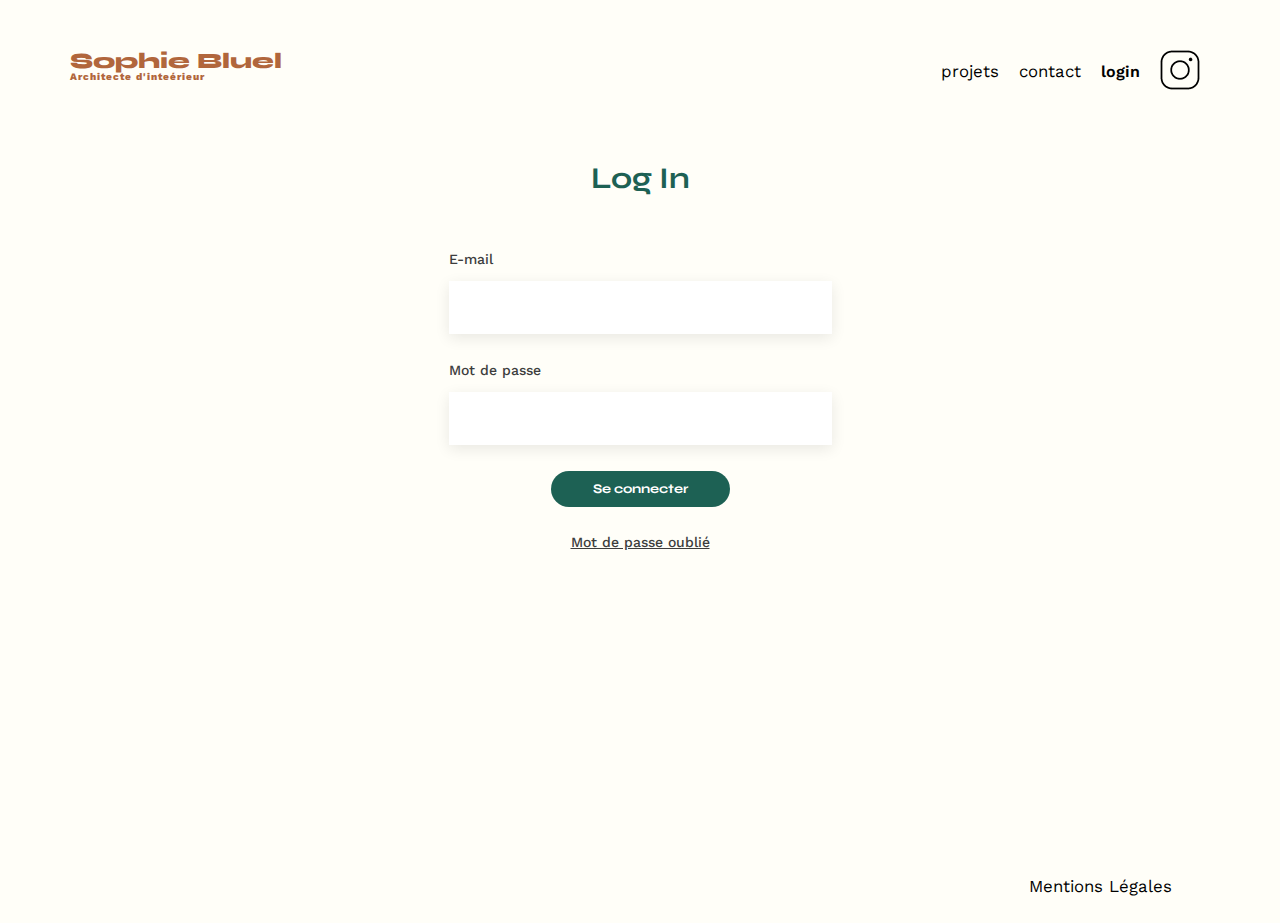
==== FrontEnd/connexion.html @ b8ff7a64 "ajout connexion logout" ====
<!DOCTYPE html>
<html lang="fr">
<head>
	<meta charset="UTF-8">
	<title>Sophie Bluel - Architecte d'intérieur</title>
	<meta name="viewport" content="width=device-width, initial-scale=1.0">
	<link rel="preconnect" href="https://fonts.googleapis.com">
	<link rel="preconnect" href="https://fonts.gstatic.com" crossorigin>
	<link href="https://fonts.googleapis.com/css2?family=Syne:wght@700;800&family=Work+Sans&display=swap" rel="stylesheet">
	<meta name="description" content="">
	<link rel="stylesheet" href="./assets/style.css">
	<link rel="stylesheet" href="./assets/connexion.css">

    <script src="assets/scripts/connexion.js" defer></script>
    <script src="assets/scripts/works.js" defer></script>
    <script src="assets/scripts/init.js" defer></script>
</head>
<body>
    <header>
        <h1>Sophie Bluel <span>Architecte d'inteérieur</span></h1>
        <nav>
            <ul>
                <li><a href="index.html">projets</a></li>
                <li><a href="index.html#contact">contact</a></li>
                <li><a class="active" href="connexion.html">login</a></li>
                <li><img src="./assets/icons/instagram.png" alt="Instagram"></li>
            </ul>
        </nav>
    </header>

    
    <section id="connexion">
        <h2>Log In</h2>

        <form action="#" name="formData" method="post" id="formData">
            <label for="email">E-mail</label>
            <input name="email" id="email" type="email">

            <label for="password">Mot de passe</label>
            <input name="password" id="password" type="password">

            <input value="Se connecter" id="submit" type="submit">
        </form>

        <p>Mot de passe oublié</p>

        <span id="erreur"></span>
    </section>
    

    <footer>
        <nav>
            <ul>
                <li>Mentions Légales</li>
            </ul>
        </nav>
    </footer>
    
</body>
</html>
---- FrontEnd/assets/style.css ----
/* http://meyerweb.com/eric/tools/css/reset/
   v2.0 | 20110126
   License: none (public domain)
*/

html, body, div, span, applet, object, iframe,
h1, h2, h3, h4, h5, h6, p, blockquote, pre,
a, abbr, acronym, address, big, cite, code,
del, dfn, em, img, ins, kbd, q, s, samp,
small, strike, strong, sub, sup, tt, var,
b, u, i, center,
dl, dt, dd, ol, ul, li,
fieldset, form, label, legend,
table, caption, tbody, tfoot, thead, tr, th, td,
article, aside, canvas, details, embed,
figure, figcaption, footer, header, hgroup,
menu, nav, output, ruby, section, summary,
time, mark, audio, video {
	margin: 0;
	padding: 0;
	border: 0;
	font-size: 100%;
	font: inherit;
	vertical-align: baseline;
	text-decoration: none;
}
/* HTML5 display-role reset for older browsers */
article, aside, details, figcaption, figure,
footer, header, hgroup, menu, nav, section {
	display: block;
}
body {
	line-height: 1;
}
ol, ul {
	list-style: none;
}
blockquote, q {
	quotes: none;
}
blockquote:before, blockquote:after,
q:before, q:after {
	content: '';
	content: none;
}
table {
	border-collapse: collapse;
	border-spacing: 0;
}
/** end reset css**/
body {
	max-width: 1140px;
	margin:auto;
	font-family: 'Work Sans' ;
	font-size: 14px;
	background: #FFFEF8;
}
header {
	display: flex;
	justify-content: space-between;
	margin: 50px 0
}

/*************************/

.banniere{
    width: 100%;
	display: flex;
	justify-content: center;
	align-items: center;
	flex-wrap: wrap;
	height: 59px;
	background: #000;
	gap: 31px;
}
.edition{
	color: #FFF;
    text-align: center;
    font-family: Work Sans;
    font-size: 16px;
    font-weight: 400;
}
.edition .fa-pen-to-square{
	padding-right: 14px;
}
.changement{
	display: flex;
	justify-content: center;
	align-items: center;
	flex-shrink: 0;
	color: #000;
    text-align: center;
    font-family: Work Sans;
    font-size: 14px;
    font-weight: 500;
	border-radius: 60px;
    background: #FFF;
	width: 216px;
    height: 38px;
}

.MesProjets{
	display: flex;
	align-items: center;
	justify-content: center;
	gap: 31px;
}
.modif{
	color: #000;
	text-align: center;
	font-family: Work Sans;
	font-size: 14px;
	font-weight: 400;
}
.modif .fa-pen-to-square{
	padding-right: 14px;
}
section {
	margin: 50px 0
}

h1{
	display: flex;
	flex-direction: column;
	font-family: 'Syne';
	font-size: 22px;
	font-weight: 800;
	color: #B1663C
}

h1 > span {
	font-family: 'Work Sans';
	font-size:10px;
	letter-spacing: 0.1em;
;
}

h2{
	font-family: 'Syne';
	font-weight: 700;
	font-size: 30px;
	color: #1D6154
}
nav ul {
	display: flex;
	align-items: center;
	list-style-type: none;

}
nav li {
	padding: 0 10px;
	font-size: 1.2em;
}

nav li a{
	text-decoration: none;
	color: #000;
}
li a:hover {
	color: #B1663C;
}
a.active{
    color: #000;
    text-align: center;
    font-family: Work Sans;
    font-size: 16px;
    font-weight: 600;
}
#introduction {
	display: flex;
	align-items: center;
}
#introduction figure {
	flex: 1;
	margin-bottom: 6rem;
}
#introduction  a{
	display: flex;
	margin: 14px auto;
	width: 80%;
}
#introduction img {
	display: block;
	margin: auto;
	width: 80%;
}

#introduction article {
	flex: 1
}
#introduction h2 {
	margin-bottom: 1em;
}

#introduction p {
	margin-bottom: 0.5em;
}
#portfolio .portfolio-title{
	display: flex;
	justify-content: center;
	align-items: center;
	margin-bottom: 1em;
	gap: 31px;
	margin-bottom: 51px;
	
}

/* DEBUT Nav Categories */ 

.category{
	display: flex;
	justify-content: center;
	align-items: center;
	flex-wrap: wrap;
	margin-bottom: 50px;
	gap: 10px;
}
.category button{
	text-decoration: none;
	color: #1D6154;
	background: #fff;
    text-align: center;
	font-size: 16px;
	font-style: normal;
	font-weight: 700;
	line-height: normal;
	border-radius: 60px;
	border: 1px solid #1D6154;
	font-family: Syne;
	padding: 9px 13px;
	cursor: pointer;
}
button.active{
	color: #fff;
	background: #1D6154;
}
/* FIN Nav Categories */ 

.gallery {
	width: 100%;
	display: grid;
	grid-template-columns: 1fr 1fr 1fr;
	grid-column-gap: 20px;
	grid-row-gap: 20px;
}
.gallery img {
	width: 100%;
}

/********* MODALE1 *********/

#modal1{
	display: flex;
	justify-content: center;
	align-items: center;
	flex-wrap: wrap;
	width: 630px;
	height: 731px;
	background: #FFF;
	border-radius: 10px;
	position: absolute;
	overflow: auto;
	top: 601px;
	left: 50%;
	transform: translate(-50%);
	-webkit-transform: translate(-50%);
	-moz-transform: translate(-50%);
	-ms-transform: translate(-50%);
	-o-transform: translate(-50%);
	padding: 60px 100px 48px 100px;
	box-shadow: 0px 4px 14px rgba(0, 0, 0, 0.09);
}
.fa-xmark{
	display: block;
	position: absolute;
	font-size: 24px;
	top: 30px;
	right: 30px;
	color: #000;
}
#modal1-container{
	display: block;
}
#modal1-container h3{

	text-align: center;
	font-family: Work Sans;
	font-size: 26px;
	font-weight: 400;
	color: #000;
	padding-bottom: 41px;
}
#modal1-container #modal1-gallerie{
	display: grid;
	grid-template-columns: repeat(5, 1fr);
	grid-column-gap: 10px;
	grid-row-gap: 3.5px;
}
#modal1-container .boutons{
	display: flex;
	flex-flow: column wrap;
	gap: 23px;
	margin-top: 38px;
}
#modal1-container .boutons #ajouterPhoto{
	display: flex;
	justify-content: center;
	align-items: center;
	border-radius: 60px;
    background: #1D6154;
	font-family: Syne;
	font-size: 14px;
	font-weight: 700;
	color: #FFF;
	width: 237px;
    height: 36px;
    flex-shrink: 0;
	border: 1px solid #1D6154;
}
#modal1-container .boutons #supprimeGallerie{
	display: flex;
	justify-content: center;
	align-items: center;
	font-family: Syne;
	font-size: 14px;
	background-color: transparent;
	font-weight: 400;
	color: #D65353;
	width: 230px;
}
#contact {
	width: 50%;
    margin: auto;
}
#contact > * {
	text-align: center;

}
#contact h2{
	margin-bottom: 20px;
}
#contact form {
	text-align: left;
	margin-top:30px;
	display: flex;
	flex-direction: column;
}

#contact input {
	height: 50px;
	font-size: 1.2em;
	border: none;
	box-shadow: 0px 4px 14px rgba(0, 0, 0, 0.09);
}
#contact label {
	margin: 2em 0 1em 0;
}
#contact textarea {
	border: none;
	box-shadow: 0px 4px 14px rgba(0, 0, 0, 0.09);
}

input[type="submit"]{
	font-family: 'Syne';
	font-weight: 700;
	color: white;
	background-color: #1D6154;
	margin: 2em auto ;
	width: 180px;
	text-align: center;
	border-radius: 60px ;
	-webkit-border-radius: 60px ;
	-moz-border-radius: 60px ;
	-ms-border-radius: 60px ;
	-o-border-radius: 60px ;
}

footer nav ul {
	display: flex;
	justify-content: flex-end;
	margin: 2em;
}
---- FrontEnd/assets/connexion.css ----
body{
    width: 100%;
    margin:auto;
    font-family: 'Work Sans' ;
    font-size: 14px;
    background: #FFFEF8;
}


#connexion {
	display: flex;
    justify-content: center;
    align-items: center;
    flex-direction: column;
    height: 100%;
    margin-bottom: 300px;
}
#connexion h2{
	margin-top: 20px;
}
#connexion form {
	text-align: left;
	margin-top: 30px;
	display: flex;
	flex-direction: column;
}
#connexion label {
    color: #3D3D3D;
    font-family: Work Sans;
    font-size: 14px;
    font-style: normal;
    font-weight: 500;
    line-height: normal;
	margin: 2em 0 1em 0;
}
#connexion input[type="email"], input[type="password"]{
    width: 379px;
    height: 51px;
    flex-shrink: 0;
	font-size: 1.2em;
	border: none;
	box-shadow: 0px 4px 14px rgba(0, 0, 0, 0.09);
}
#connexion input[type="submit"]{
	font-family: 'Syne';
	font-weight: 700;
	color: white;
	background-color: #1D6154;
	margin : 2em auto ;
	text-align: center;
	border-radius: 60px ;
    border: none;
    width: 179px;
    height: 36px;
    flex-shrink: 0;
}
#connexion input.error{
    /* border: 2px solid rgba(255, 0, 0, 0.5);
    box-shadow: 0px 2px 14px rgba(255, 0, 0, 0.5); */
    border: 2px solid rgba(29, 97, 84, 0.5);
    box-shadow: 0px 2px 14px rgba(29, 97, 84, 0.5);
    border-radius: 5px;
    -webkit-border-radius: 5px;
    -moz-border-radius: 5px;
    -ms-border-radius: 5px;
    -o-border-radius: 5px;
}
#connexion p {
    color: #3D3D3D;
    font-family: Work Sans;
    font-size: 14px;
    font-style: normal;
    font-weight: 500;
    line-height: normal;
    text-decoration-line: underline;
    margin-bottom: 2em;
}
#erreur{
    color: #af142e;
    font-family: Work Sans;
    font-size: 16px;
    font-style: normal;
    font-weight: 600;
}

a.active{
    color: #000;
    text-align: center;
    font-family: Work Sans;
    font-size: 16px;
    font-weight: 600;
}
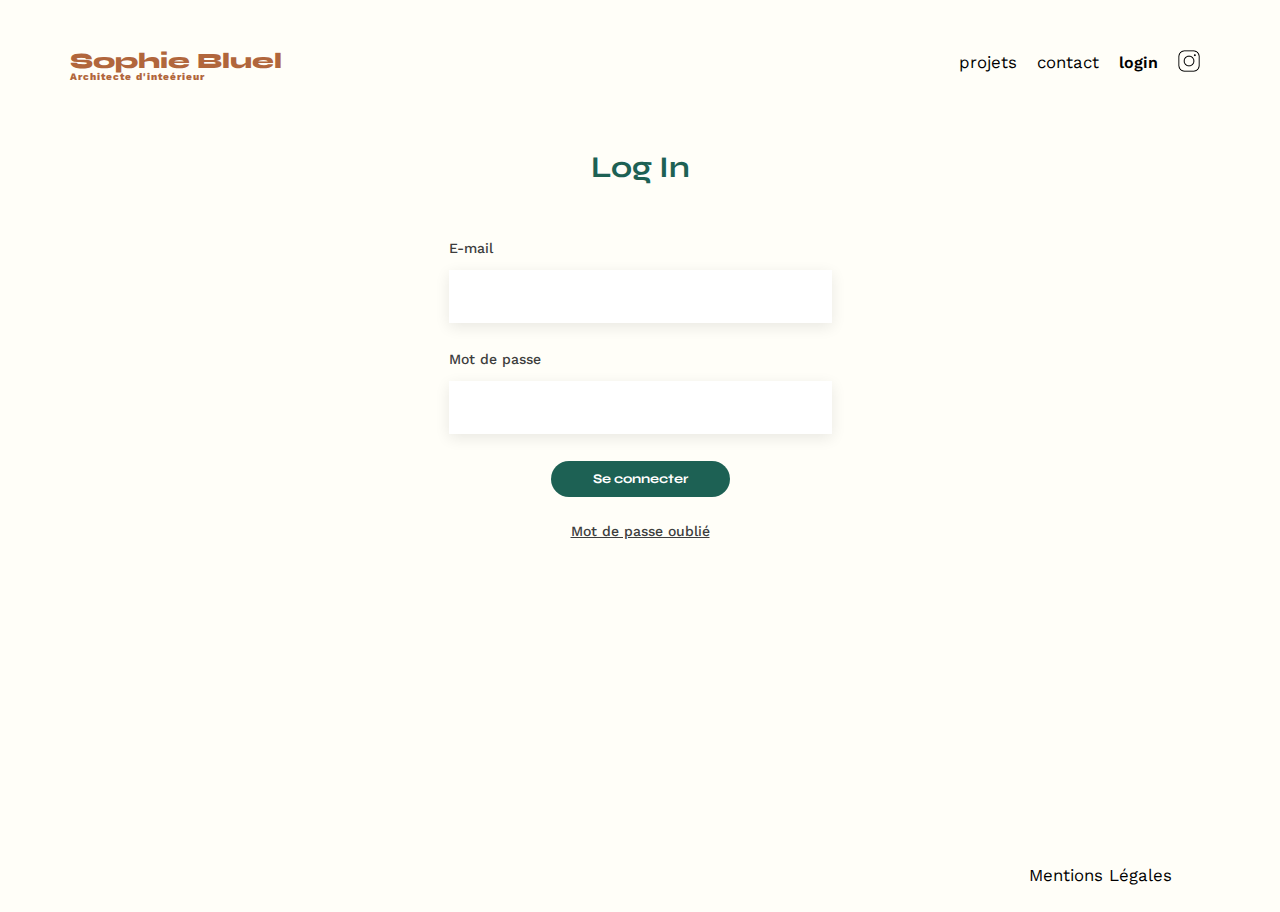
==== commit 8aa64e02: "ajout et suppression d'images sans recharger la page OK" ====
--- a/FrontEnd/connexion.html
+++ b/FrontEnd/connexion.html
@@ -10,10 +10,12 @@
 	<meta name="description" content="">
 	<link rel="stylesheet" href="./assets/style.css">
 	<link rel="stylesheet" href="./assets/connexion.css">
+	<link rel="stylesheet" href="./assets/modal1.css">
+	<link rel="stylesheet" href="./assets/modal2.css">
+    <link rel="stylesheet" href="./assets/modal.css">
 
     <script src="assets/scripts/connexion.js" defer></script>
-    <script src="assets/scripts/works.js" defer></script>
-    <script src="assets/scripts/init.js" defer></script>
+
 </head>
 <body>
     <header>
@@ -32,7 +34,7 @@
     <section id="connexion">
         <h2>Log In</h2>
 
-        <form action="#" name="formData" method="post" id="formData">
+        <form action="" name="form1" method="post" class="form1" id="form1">
             <label for="email">E-mail</label>
             <input name="email" id="email" type="email">
 
--- a/FrontEnd/assets/style.css
+++ b/FrontEnd/assets/style.css
@@ -24,6 +24,9 @@
 	vertical-align: baseline;
 	text-decoration: none;
 }
+html{
+	scroll-behavior: smooth;
+}
 /* HTML5 display-role reset for older browsers */
 article, aside, details, figcaption, figure,
 footer, header, hgroup, menu, nav, section {
@@ -55,17 +58,24 @@
 	font-size: 14px;
 	background: #FFFEF8;
 }
+figcaption{
+color: #3D3D3D;
+font-family: Work Sans;
+font-size: 15px;
+font-style: normal;
+font-weight: 400;
+line-height: normal;
+}
 header {
 	display: flex;
 	justify-content: space-between;
 	margin: 50px 0
 }
-
 /*************************/
 
 .banniere{
     width: 100%;
-	display: flex;
+	display: none;
 	justify-content: center;
 	align-items: center;
 	flex-wrap: wrap;
@@ -166,6 +176,10 @@
     font-size: 16px;
     font-weight: 600;
 }
+nav li img{
+	width: 22px;
+	height: 22px;
+}
 #introduction {
 	display: flex;
 	align-items: center;
@@ -195,14 +209,17 @@
 #introduction p {
 	margin-bottom: 0.5em;
 }
+#portfolio{
+	position: relative;
+}
+
 #portfolio .portfolio-title{
 	display: flex;
 	justify-content: center;
 	align-items: center;
 	margin-bottom: 1em;
 	gap: 31px;
-	margin-bottom: 51px;
-	
+	margin-bottom: 51px;	
 }
 
 /* DEBUT Nav Categories */ 
@@ -245,88 +262,7 @@
 }
 .gallery img {
 	width: 100%;
-}
-
-/********* MODALE1 *********/
-
-#modal1{
-	display: flex;
-	justify-content: center;
-	align-items: center;
-	flex-wrap: wrap;
-	width: 630px;
-	height: 731px;
-	background: #FFF;
-	border-radius: 10px;
-	position: absolute;
-	overflow: auto;
-	top: 601px;
-	left: 50%;
-	transform: translate(-50%);
-	-webkit-transform: translate(-50%);
-	-moz-transform: translate(-50%);
-	-ms-transform: translate(-50%);
-	-o-transform: translate(-50%);
-	padding: 60px 100px 48px 100px;
-	box-shadow: 0px 4px 14px rgba(0, 0, 0, 0.09);
-}
-.fa-xmark{
-	display: block;
-	position: absolute;
-	font-size: 24px;
-	top: 30px;
-	right: 30px;
-	color: #000;
-}
-#modal1-container{
-	display: block;
-}
-#modal1-container h3{
-
-	text-align: center;
-	font-family: Work Sans;
-	font-size: 26px;
-	font-weight: 400;
-	color: #000;
-	padding-bottom: 41px;
-}
-#modal1-container #modal1-gallerie{
-	display: grid;
-	grid-template-columns: repeat(5, 1fr);
-	grid-column-gap: 10px;
-	grid-row-gap: 3.5px;
-}
-#modal1-container .boutons{
-	display: flex;
-	flex-flow: column wrap;
-	gap: 23px;
-	margin-top: 38px;
-}
-#modal1-container .boutons #ajouterPhoto{
-	display: flex;
-	justify-content: center;
-	align-items: center;
-	border-radius: 60px;
-    background: #1D6154;
-	font-family: Syne;
-	font-size: 14px;
-	font-weight: 700;
-	color: #FFF;
-	width: 237px;
-    height: 36px;
-    flex-shrink: 0;
-	border: 1px solid #1D6154;
-}
-#modal1-container .boutons #supprimeGallerie{
-	display: flex;
-	justify-content: center;
-	align-items: center;
-	font-family: Syne;
-	font-size: 14px;
-	background-color: transparent;
-	font-weight: 400;
-	color: #D65353;
-	width: 230px;
+	object-fit: cover;
 }
 #contact {
 	width: 50%;
@@ -334,7 +270,6 @@
 }
 #contact > * {
 	text-align: center;
-
 }
 #contact h2{
 	margin-bottom: 20px;
@@ -359,7 +294,6 @@
 	border: none;
 	box-shadow: 0px 4px 14px rgba(0, 0, 0, 0.09);
 }
-
 input[type="submit"]{
 	font-family: 'Syne';
 	font-weight: 700;
@@ -374,10 +308,15 @@
 	-ms-border-radius: 60px ;
 	-o-border-radius: 60px ;
 }
-
 footer nav ul {
 	display: flex;
 	justify-content: flex-end;
 	margin: 2em;
 }
-
+.confirm{
+	font-size: 16px;
+	font-family: 'Syne';
+	font-weight: 500;
+	color: crimson;
+	padding: 10px 0;
+}
--- a/FrontEnd/assets/connexion.css
+++ b/FrontEnd/assets/connexion.css
@@ -10,7 +10,9 @@
     font-size: 14px;
     background: #FFFEF8;
 }
-
+.form1{
+    display: block;
+}
 
 #connexion {
 	display: flex;
--- a/FrontEnd/assets/modal1.css
+++ b/FrontEnd/assets/modal1.css
@@ -0,0 +1,240 @@
+*::after,
+*::before {
+    margin: 0;
+    padding: 0;
+    box-sizing: border-box;
+    list-style: none;
+    scroll-behavior: smooth;
+    text-decoration: none;
+}
+body{
+	position: relative;
+}
+.overlay{
+	/*display: none;
+	*/visibility: hidden;
+	opacity: 0;
+	position: fixed;
+	top: 0;
+	left: 0;
+	right: 0;
+	bottom: 0;
+	/* width: 100%;
+	height: 100%; */
+	background: rgba(0, 0, 0, 0.8);
+	transition: all 0.4s ease-out;
+	-webkit-transition: all 0.4s ease-out;
+	-moz-transition: all 0.4s ease-out;
+	-ms-transition: all 0.4s ease-out;
+	-o-transition: all 0.4s ease-out;
+}
+.overlay.active{
+	/*display: block;
+	/**/visibility: visible;
+	opacity: 1;
+	transition: all 0.4s ease-out;
+	-webkit-transition: all 0.4s ease-out;
+	-moz-transition: all 0.4s ease-out;
+	-ms-transition: all 0.4s ease-out;
+	-o-transition: all 0.4s ease-out;
+}
+.modal1{
+	/*display: none;
+	*/visibility: hidden;
+	opacity: 0;
+	position: absolute;
+	top: 260px;
+	left: 50%;	
+	transform: translate(-50%, -50%);
+	width: 100%;
+	max-width: calc(50ch - 20px);
+	min-width: calc(300px - 20px);
+	max-height: calc(100vh - 20px);
+	overflow: hidden;
+	background: #FFF;
+	border-radius: 10px;
+	-webkit-border-radius: 10px;
+	-moz-border-radius: 10px;
+	-ms-border-radius: 10px;
+	-o-border-radius: 10px;
+	padding: 60px 105px 48px 105px;
+	box-shadow: 0px 4px 14px rgba(0, 0, 0, 0.09);
+	transform: translate(-50%, -100%);
+	-webkit-transform: translate(-50%, -100%);
+	-moz-transform: translate(-50%, -100%);
+	-ms-transform: translate(-50%, -100%);
+	-o-transform: translate(-50%, -100%);
+	transition: 0.5s all ease-out;
+	-webkit-transition: 0.5s all ease-out;
+	-moz-transition: 0.5s all ease-out;
+	-ms-transition: 0.5s all ease-out;
+	-o-transition: 0.5s all ease-out;
+}
+.modal1.openModale{
+	/* display: block; */
+
+	visibility: visible;
+	opacity: 1;
+	transform: translate(-50%, -50%);
+	-webkit-transform: translate(-50%, -50%);
+	-moz-transform: translate(-50%, -50%);
+	-ms-transform: translate(-50%, -50%);
+	-o-transform: translate(-50%, -50%);
+}
+#modal1.hidden{
+	display: flex;
+}
+#modal1[aria-hidden="true"]{
+	animation: fadeOut 0.5s both;
+	-webkit-animation: fadeOut 0.5s both;
+}
+
+.modal1 .iconsModal1-x{
+	display: block;
+	position: absolute;
+	font-size: 24px;
+	top: 30px;
+	right: 30px;
+	color: #000;
+	transition: all 1s ease-out;
+	-webkit-transition: all 1s ease-out;
+	-moz-transition: all 1s ease-out;
+	-ms-transition: all 1s ease-out;
+	-o-transition: all 1s ease-out;
+}
+.modal1 .iconsModal1-x:hover{
+	transform: rotate(180deg);
+	-webkit-transform: rotate(180deg);
+	-moz-transform: rotate(180deg);
+	-ms-transform: rotate(180deg);
+	-o-transform: rotate(180deg);
+}
+#modal1-container{
+	display: flex;
+	justify-content: center;
+	flex-flow: column wrap;
+}
+#modal1-container h3{
+	text-align: center;
+	font-family: Work Sans;
+	font-size: 26px;
+	font-weight: 400;
+	color: #000;
+	padding-bottom: 41px;
+}
+#modal1-container #modal1-gallerie{
+	display: grid;
+	flex-wrap: wrap;
+	grid-template-columns: repeat(5, 1fr);
+	grid-column-gap: 5px;
+	grid-row-gap: 25px;
+	margin-bottom: 50px;
+	position: relative;
+}
+#modal1-container .boutons{
+	display: flex;
+	justify-content: center;
+	align-items: center;
+	flex-flow: column wrap;
+	gap: 23px;
+	border-top: 1px solid #B3B3B3;
+	padding-top: 34px;
+}
+#modal1-container .boutons #ajouterPhoto{
+	display: flex;
+	justify-content: center;
+	align-items: center;
+	border-radius: 60px;
+    background: #1D6154;
+	font-family: Syne;
+	font-size: 14px;
+	font-weight: 700;
+	color: #FFF;
+	width: 237px;
+    height: 36px;
+    flex-shrink: 0;
+	border: 1px solid #1D6154;
+}
+#modal1-container .boutons #supprimeGallerie{
+	display: flex;
+	justify-content: center;
+	align-items: center;
+	font-family: Syne;
+	font-size: 14px;
+	background-color: transparent;
+	font-weight: 400;
+	color: #D65353;
+	width: 230px;
+}
+#modal1-gallerie figure{
+	position: relative;
+}
+#modal1-gallerie figure img{
+	display: block;
+	width: 100%;
+	height: 100%;
+	object-fit: cover;
+	padding: 2px 0;
+	position: relative;
+}
+.editer{
+	display: flex;
+	color: #000;
+	text-align: center;
+	font-family: Work Sans;
+	font-size: 12px;
+	font-weight: 400;
+	background: #FFF;
+	border: none
+}
+.fa-trash-can{
+	position: absolute;
+	display: flex;
+	justify-content: center;
+	align-items: center;
+	top: 8px;
+	right: 5px;
+	width: 17px;
+	height: 17px;
+	font-size: 9px;
+	background: #000;
+	color: #fff;
+	border-radius: 3px;
+	-webkit-border-radius: 3px;
+	-moz-border-radius: 3px;
+	-ms-border-radius: 3px;
+	-o-border-radius: 3px;
+	cursor: pointer;
+}
+.fa-arrows-up-down-left-right{
+    position: absolute;
+    display: none;
+    justify-content: center;
+    align-items: center;
+    top: 8px;
+    right: 27px;
+    width: 17px;
+    height: 17px;
+    font-size: 9px;
+    background: #000;
+    color: #fff;
+    border-radius: 3px;
+    -webkit-border-radius: 3px;
+    -moz-border-radius: 3px;
+    -ms-border-radius: 3px;
+    -o-border-radius: 3px;
+    cursor: pointer;
+    animation: fade 0.3s ease-out;
+    -webkit-animation: fade 0.3s ease-out;
+}
+figure:hover .fa-arrows-up-down-left-right{
+    display: flex;
+}
+@keyframes fade{
+	from { opacity: 0; }
+	to { opacity: 1; }
+}
+
+.delete{
+    display: none;
+}--- a/FrontEnd/assets/modal2.css
+++ b/FrontEnd/assets/modal2.css
@@ -0,0 +1,373 @@
+*::after,
+*::before {
+  margin: 0;
+  padding: 0;
+  box-sizing: border-box;
+  list-style: none;
+  scroll-behavior: smooth;
+  text-decoration: none;
+}
+#modal2{
+    display: none;
+    justify-content: center;
+    align-items: center;
+    flex-wrap: wrap;
+    width: 630px;
+    max-width: calc(100% - 20px);
+    max-height: calc(100vh - 20px);
+    overflow: hidden;
+    background: #FFF;
+    position: absolute;
+    top: 260px;
+    left: 50%;
+    box-shadow: 0px 4px 14px rgba(0, 0, 0, 0.09);
+    transform: translate(-50%, -50%);
+    /*animation: fadeIn 0.5s ease-out;
+    -webkit-animation: slide-left 1000ms forwards, fade-in 500ms forwards;
+    */animation: slide-left 1000ms forwards, fade-in 500ms forwards;
+    -webkit-animation: slide-left 1000ms forwards, fade-in 500ms forwards;
+    border-radius: 10px;
+    -webkit-border-radius: 10px;
+    -moz-border-radius: 10px;
+    -ms-border-radius: 10px;
+    -o-border-radius: 10px;
+}
+#modal2.hidden{
+	display: flex;
+}
+#modal2[aria-hidden="true"]{
+    /*animation: fadeOut 0.2s both;
+    -webkit-animation: slide-right 1000ms forwards, fade-out 1000ms forwards;
+    */animation: slide-right 1000ms forwards, fade-out 1000ms forwards;
+    -webkit-animation: slide-right 1000ms forwards, fade-out 1000ms forwards;
+}
+@keyframes fadeIn{
+	from {
+        opacity: 0;
+        transform: translate(-50%, calc(-50% - 50px));
+        -webkit-transform: translate(-50%, calc(-50% - 50px));
+        -moz-transform: translate(-50%, calc(-50% - 50px));
+        -ms-transform: translate(-50%, calc(-50% - 50px));
+        -o-transform: translate(-50%, calc(-50% - 50px));
+}
+	to { 
+		transform: translate(-50%, calc(-50% - 0px));
+		-webkit-transform: translate(-50%, calc(-50% - 0px));
+		-moz-transform: translate(-50%, calc(-50% - 0px));
+		-ms-transform: translate(-50%, calc(-50% - 0px));
+		-o-transform: translate(-50%, calc(-50% - 0px));
+		opacity: 1;
+	}
+}
+@keyframes fadeOut{
+	from { opacity: 1; }
+	to { opacity: 0; }
+}
+@keyframes slide-left {
+    0% {
+        transform: translate(-100%, calc(-50% - 0%));
+        -webkit-transform: translate(-100%, calc(-50% - 0%));
+        -moz-transform: translate(-100%, calc(-50% - 0%));
+        -ms-transform: translate(-100%, calc(-50% - 0%));
+        -o-transform: translate(-100%, calc(-50% - 0%));
+}
+    100% {
+        transform: translate(-50%, calc(-50% - 0%));
+        -webkit-transform: translate(-50%, calc(-50% - 0%));
+        -moz-transform: translate(-50%, calc(-50% - 0%));
+        -ms-transform: translate(-50%, calc(-50% - 0%));
+        -o-transform: translate(-50%, calc(-50% - 0%));
+}
+  }
+  @keyframes slide-right {
+    0% {
+        transform: translate(-50%, calc(-50% - 0%));
+        -webkit-transform: translate(-50%, calc(-50% - 0%));
+        -moz-transform: translate(-50%, calc(-50% - 0%));
+        -ms-transform: translate(-50%, calc(-50% - 0%));
+        -o-transform: translate(-50%, calc(-50% - 0%));
+}
+    100% {
+        transform: translate(100%, calc(-50% - 0%));
+        -webkit-transform: translate(100%, calc(-50% - 0%));
+        -moz-transform: translate(100%, calc(-50% - 0%));
+        -ms-transform: translate(100%, calc(-50% - 0%));
+        -o-transform: translate(100%, calc(-50% - 0%));
+}
+  }
+  @keyframes fade-in {
+    0% {
+      opacity: 0;
+    }
+    100% {
+      opacity: 1;
+    }
+  }
+  
+  
+  @keyframes fade-out {
+    0% {
+      opacity: 1;
+    }
+    100% {
+      opacity: 0;
+    }
+  }
+#modal2 .iconsModal2{
+    display: flex;
+    justify-content: space-between;
+    width: 100%;
+    padding: 26px 30px 10px 30px;
+}
+#modal2 .icons{
+    display: flex;
+    justify-content: center;
+    align-items: center;
+	font-size: 24px;
+	color: #000;
+}
+#modal2-container{
+	display: flex;
+	justify-content: center;
+	flex-direction: column;
+}
+#modal2-container h3{
+	text-align: center;
+	font-family: Work Sans;
+	font-size: 26px;
+	font-weight: 400;
+	color: #000;
+	padding-bottom: 36px;
+}
+#modal2-container .form2{
+    display: flex;
+    text-align: left;
+    align-items: center;
+    flex-direction: column;
+}
+.ajoutPhoto{
+    display: flex;
+    justify-content: center;
+    align-items: center;
+    flex-direction: column;
+    width: 100%;
+    height: 169px;
+    border-radius: 3px;
+    background: #E8F1F6;
+    position: relative;
+    /* border: 1px solid blue; */
+
+}
+.ajoutPhoto .wrapper-previewImage{
+    position: absolute;
+    top: 0;
+    max-width: 126px;
+    max-height: 160px;
+	display: none;
+	grid-template-columns: 1fr;
+    justify-content: center;
+    align-items: center;
+    flex-wrap: wrap;
+}
+.ajoutPhoto .wrapper-previewImage img{
+    width: 100%;
+    height: 100%;
+    object-fit: cover;
+}
+.form2 .ajoutPhoto .fa-image{
+    color: #B9C5CC;
+    -webkit-text-stroke: transparent;
+    font-size: 76px;
+    padding-bottom: 10px;
+    display: flex;
+    opacity: 1;
+}
+.form2 .ajoutPhoto .label_image{
+    display: flex;
+    justify-content: center;
+    align-items: center;
+    border-radius: 50px;
+    background: #CBD6DC;
+    width: 173px;
+    height: 36px;
+    flex-shrink: 0;
+    font-family: Work Sans;
+    font-size: 14px;
+    font-weight: 500;
+    color: #306685;
+    border: #CBD6DC;
+    position: relative;
+    cursor: pointer;
+}
+.form2 .ajoutPhoto input{
+    display: block;
+    position: absolute;
+    top: 232px;
+    width: 173px;
+    min-height: 36px;
+    font-size: 24px;
+    appearance: none;
+    opacity: 0;
+    border-radius: 50px;
+    cursor: pointer;
+}
+.form2 .ajoutPhoto .p_image_preview{
+    display: block;
+    text-align: center;
+    font-family: Work Sans;
+    font-size: 10px;
+    font-weight: 400;
+    color: #444;
+    padding-top: 7px;
+}
+.formTitleCat{
+    display: flex;
+    justify-content: center;
+    align-items: center;
+    flex-direction: column;
+    position: relative;
+}
+.formTitleCat label {
+    width: 420px;
+    color: #3D3D3D;
+    font-family: Work Sans;
+    font-size: 14px;
+    font-style: normal;
+    font-weight: 500;
+    line-height: normal;
+	margin: 2em 0 1em 0;
+}
+.formTitleCat input[type="text"]{
+    /* display: block;*/
+    font-family: Work Sans;
+    font-weight: 400;
+    color: #444;
+    padding: 18px 0 17px 16px;
+    width: 420px;
+    height: 100%;
+	font-size: 15px;
+	border: none;
+	box-shadow: 0px 4px 14px rgba(0, 0, 0, 0.09);
+}
+.formTitleCat select{
+    -webkit-appearance: none;
+    -moz-appearance: none;
+    background: transparent;
+    background-image: url(images/chevron-down-solid\ 1.png); 
+    background-repeat: no-repeat;
+    background-position-x: 95%;
+    background-position-y: 20px;
+    width: 11.18px;
+    height: 11.18px;
+    margin-bottom: 47px;
+    font-family: Work Sans;
+    width: 100%;
+    height: 100%;
+    border: none;
+    border-radius: 5px;
+    padding: 18px 0 17px 16px;
+    color: #444;
+    background-color: rgb(255, 255, 255);
+    box-shadow: 0px 4px 14px rgba(0, 0, 0, 0.09);
+    overflow: hidden;
+    font-size: 15px;
+    font-weight: 400;
+}
+.valider{
+    border-top: 1px solid #B3B3B3;
+    width: 100%;
+    padding-top: 4px;
+    margin-bottom: 20px;
+}
+.valider #submit{
+    display: block;
+    width: 237px;
+    height: 36px;
+    border-radius: 60px;
+    color: #FFF;
+    text-align: center;
+    font-family: Syne;
+    font-size: 14px;
+    font-weight: 700;  
+    border: none;
+    cursor: pointer;
+    border-radius: 60px;
+    background: #A7A7A7;   
+}
+#submit.val{
+    background: #1D6154;
+}
+#erreur-title{
+    display: none;
+    justify-content: flex-start;
+    align-items: center;
+    width: 99%;
+    color: red;
+    font-size: 14px;
+    font-weight: 500;
+    padding: 7px 0;
+    padding-left: 5px;
+    border-radius: 2px;
+    -webkit-border-radius: 2px;
+    -moz-border-radius: 2px;
+    -ms-border-radius: 2px;
+    -o-border-radius: 2px;
+}
+#erreur-categorie{
+    display: none;
+    justify-content: flex-start;
+    align-items: center;
+    position: absolute;
+    width: 99%;
+    bottom: 7%;
+    color: red;
+    font-size: 14px;
+    font-weight: 500;
+    padding: 7px 0;
+    padding-left: 5px;
+    border-radius: 2px;
+    -webkit-border-radius: 2px;
+    -moz-border-radius: 2px;
+    -ms-border-radius: 2px;
+    -o-border-radius: 2px;
+}
+#erreur-image{
+    display: none;
+    justify-content: flex-start;
+    align-items: center;
+    position: absolute;
+    width: 99%;
+    bottom: -23px;
+    color: red;
+    font-size: 14px;
+    font-weight: 500;
+    padding: 7px 0;
+    padding-left: 5px;
+    border-radius: 2px;
+    -webkit-border-radius: 2px;
+    -moz-border-radius: 2px;
+    -ms-border-radius: 2px;
+    -o-border-radius: 2px;
+}
+#succes{
+    display: none;
+    justify-content: flex-start;
+    align-items: center;
+    margin: 0 auto;
+    width: 450px;
+    color: greenyellow;
+    font-size: 16px;
+    font-weight: 500;
+    padding: 5px 0;
+    padding-left: 5px;
+    border-radius: 2px;
+    -webkit-border-radius: 2px;
+    -moz-border-radius: 2px;
+    -ms-border-radius: 2px;
+    -o-border-radius: 2px;
+    transition: all 1s ease-out;
+    -webkit-transition: all 1s ease-out;
+    -moz-transition: all 1s ease-out;
+    -ms-transition: all 1s ease-out;
+    -o-transition: all 1s ease-out;
+}--- a/FrontEnd/assets/modal.css
+++ b/FrontEnd/assets/modal.css
@@ -0,0 +1,400 @@
+*::after,
+*::before {
+  margin: 0;
+  padding: 0;
+  box-sizing: border-box;
+  list-style: none;
+  scroll-behavior: smooth;
+  text-decoration: none;
+}
+
+.modal3{
+	max-width: 380px;
+	width: 100%;
+	box-shadow: 0px 4px 14px rgba(0, 0, 0, 0.1),
+	0 0 0 100vw rgba(0, 0, 0, 0.5);
+    border-radius: 24px;
+	border: none;
+	color: #4070f4;
+	background: #fff;
+	font-family: Work Sans;
+	padding: 0;
+	z-index: 100;
+}
+.modal3-container{
+	display: flex;
+    justify-content: center;
+	align-items: center;
+    flex-direction: column;
+	gap: 20px;
+	padding: 35px 30px;
+}
+.modal3::backdrop{
+    background: rgba(0, 0, 0, 0.5);
+	opacity: 0;
+}
+.modal3[open] {
+	/* animation: slide-up 800ms forwards, fade-in 500ms forwards; */
+	animation: swirl-in-top-bck 0.65s ease-out forwards, fade-in 500ms forwards;
+
+}
+/* .modal3[open]::backdrop {
+	animation: fade-in 500ms forwards;
+} */
+.modal3[closing] {
+	display: block;
+	pointer-events: none;
+	inset: 0;
+	animation: slide-bottom 1000ms forwards, fade-out 500ms forwards;
+}
+.boutons{
+	display: flex;
+	justify-content: center;
+	align-items: center;
+	flex-flow: row wrap;
+	gap: 10px;
+}
+.btn-modal3{
+	color: #fff;
+	font-size: 15px;
+	font-weight: 400;
+	padding: 12px 20px;
+	border: none;
+	background: #4070f4;
+	border-radius: 6px;
+	box-shadow: 0 5px 10px rgba(0, 0, 0, 0.1);
+	cursor: pointer;
+}
+.btn-modal3:hover{
+	background: #265df2;
+}
+.modal3 .fa-circle-check{
+	font-size: 90px;
+	color: #4070f4;
+}
+.modal3 h2{
+	margin-top: 15px;
+	font-family: 'Syne';
+	font-weight: 500;
+	font-size: 30px;
+	color: #333;
+}
+.modal3 h3{
+	font-size: 18px;
+	color: #333;
+}
+.modal[closing] {
+    display: block;
+    pointer-events: none;
+    inset: 0;
+    animation: slide-bottom 1000ms forwards, fade-out 500ms forwards;
+    -webkit-animation: slide-bottom 1000ms forwards, fade-out 500ms forwards;
+}
+
+@keyframes swirl-in-top-bck {
+0% {
+	transform: rotate(540deg) scale(5);
+	transform-origin: 50% 0;
+	opacity: 0;
+    }
+100% {
+	transform: rotate(0) scale(1);
+	transform-origin: 50% 0;
+	opacity: 1;
+    }
+}
+
+@keyframes fade-in {
+0% {
+    opacity: 0;
+   }
+100% {
+    opacity: 1;
+   }
+}
+
+@keyframes fade-out {
+0% {
+    opacity: 1;
+   }
+100% {
+    opacity: 0;
+   }
+}
+
+@keyframes slide-up {
+0% {
+    transform: translateY(100%);
+}
+100% {
+    transform: translateY(0%);
+}
+}
+@keyframes slide-bottom {
+0% {
+    transform: translateY(0%);
+}
+100% {
+    transform: translateY(100%);
+    }
+}
+
+/* MODAL 4 */
+
+.modal4{
+	max-width: 380px;
+	width: 100%;
+	box-shadow: 0px 4px 14px rgba(0, 0, 0, 0.1),
+	0 0 0 100vw rgba(0, 0, 0, 0.5);
+    border-radius: 24px;
+	border: none;
+	color: #4070f4;
+	background: #fff;
+	font-family: Work Sans;
+	z-index: 100;
+}
+.modal4-container{
+	display: flex;
+    justify-content: center;
+	align-items: center;
+    flex-direction: column;
+	gap: 20px;
+	padding: 35px 30px;
+}
+.modal4::backdrop{
+    background: rgba(0, 0, 0, 0.5);
+	opacity: 0;
+}
+.modal4[open] {
+	/* animation: bounce-in-top 1.1s forwards, fade-in 500ms forwards; */
+	
+	animation: puff-in-center 0.7s cubic-bezier(0.470, 0.000, 0.745, 0.715) forwards,
+	fade-in 500ms forwards;
+	/* animation: slide-up 800ms forwards, fade-in 500ms forwards; */
+	/* animation: swirl-in-top-bck 0.65s ease-out forwards, fade-in 500ms forwards; */
+}
+.modal4[closing] {
+	display: block;
+	pointer-events: none;
+	inset: 0;
+	/* animation: slide-bottom 1000ms forwards, fade-out 500ms forwards; */
+	animation: puff-out-center 1s cubic-bezier(0.165, 0.840, 0.440, 1.000) forwards;
+}
+.boutons{
+	display: flex;
+	justify-content: space-between;
+	align-items: center;
+	width: 100%;
+	flex-flow: row wrap;
+	gap: 10px;
+}
+.btn-modal4{
+	color: #fff;
+	font-size: 15px;
+	font-weight: 400;
+	padding: 12px 18px;
+	border: none;
+	background: rgb(218, 37, 73);
+	border-radius: 6px;
+	box-shadow: 0 5px 10px rgba(0, 0, 0, 0.1);
+	cursor: pointer;
+}
+.btn-modal4:hover{
+	background: crimson;
+}
+.modal4 .fa-rocket{
+	font-size: 90px;
+	color: rgb(218, 37, 73);
+}
+.modal4 h2{
+	margin-top: 15px;
+	font-family: 'Syne';
+	font-weight: 500;
+	font-size: 30px;
+	color: #333;
+}
+.modal4 h3{
+	font-size: 16px;
+	font-weight: 500;
+	color: #333;
+	text-align: start;
+	line-height: 1.5rem; 
+	/* padding: 0 27px; */
+}
+.modal4 span{
+	font-family: 'Syne';
+	color: crimson;
+	text-transform: capitalize;
+	font-size: 17px;
+}
+
+@keyframes puff-out-center {
+    0% {
+	transform: scale(1);
+	filter: blur(0px);
+	opacity: 1;
+	}
+    100% {
+	transform: scale(2);
+	filter: blur(4px);
+	opacity: 0;
+	}
+}
+@keyframes puff-in-center {
+	0% {
+	  transform: scale(2);
+	  filter: blur(4px);
+	  opacity: 0;
+	}
+	100% {
+	  transform: scale(1);
+	  filter: blur(0px);
+	  opacity: 1;
+	}
+}
+/*
+.modal .iconsModal1-x{
+	display: block;
+	position: absolute;
+	font-size: 24px;
+	top: 30px;
+	right: 30px;
+	color: #000;
+	transition: transform 0.4s ease-out;
+	-webkit-transition: transform 0.4s ease-out;
+	-moz-transition: transform 0.4s ease-out;
+	-ms-transition: transform 0.4s ease-out;
+	-o-transition: transform 0.4s ease-out;
+}
+.modal .iconsModal1-x:hover{
+	transform: rotate(180deg);
+}
+.modal #modal1-container{
+	display: flex;
+	justify-content: center;
+	flex-flow: column wrap;
+}
+.modal #modal1-container h3{
+	text-align: center;
+	font-family: Work Sans;
+	font-size: 26px;
+	font-weight: 400;
+	color: #000;
+	padding-bottom: 41px;
+}
+.modal #modal1-container #modal1-gallerie{
+	display: grid;
+	grid-template-columns: repeat(5, 1fr);
+	grid-column-gap: 5px;
+	grid-row-gap: 25px;
+	margin-bottom: 50px;
+	position: relative;
+}
+.modal #modal1-container .boutons{
+	display: flex;
+	justify-content: center;
+	align-items: center;
+	flex-flow: column wrap;
+	gap: 23px;
+	border-top: 1px solid #B3B3B3;
+	padding-top: 34px;
+}
+#modal1-container .boutons #ajouterPhoto{
+	display: flex;
+	justify-content: center;
+	align-items: center;
+	border-radius: 60px;
+    background: #1D6154;
+	font-family: Syne;
+	font-size: 14px;
+	font-weight: 700;
+	color: #FFF;
+	width: 237px;
+    height: 36px;
+    flex-shrink: 0;
+	border: 1px solid #1D6154;
+}
+#modal1-container .boutons #supprimeGallerie{
+	display: flex;
+	justify-content: center;
+	align-items: center;
+	font-family: Syne;
+	font-size: 14px;
+	background-color: transparent;
+	font-weight: 400;
+	color: #D65353;
+	width: 230px;
+}
+.modal #modal1-gallerie figure{
+	position: relative;
+}
+.modal #modal1-gallerie figure img{
+	display: block;
+	width: 100%;
+	height: 100%;
+	object-fit: cover;
+	padding: 2px 0;
+	position: relative;
+}
+.editer{
+	display: flex;
+	color: #000;
+	text-align: center;
+	font-family: Work Sans;
+	font-size: 12px;
+	font-weight: 400;
+	background: #FFF;
+	border: none
+}
+.fa-trash-can{
+	position: absolute;
+	display: flex;
+	justify-content: center;
+	align-items: center;
+	top: 8px;
+	right: 5px;
+	width: 17px;
+	height: 17px;
+	font-size: 9px;
+	background: #000;
+	color: #fff;
+	border-radius: 3px;
+	-webkit-border-radius: 3px;
+	-moz-border-radius: 3px;
+	-ms-border-radius: 3px;
+	-o-border-radius: 3px;
+	cursor: pointer;
+}
+.fa-arrows-up-down-left-right{
+    position: absolute;
+    display: none;
+    justify-content: center;
+    align-items: center;
+    top: 8px;
+    right: 27px;
+    width: 17px;
+    height: 17px;
+    font-size: 9px;
+    background: #000;
+    color: #fff;
+    border-radius: 3px;
+    -webkit-border-radius: 3px;
+    -moz-border-radius: 3px;
+    -ms-border-radius: 3px;
+    -o-border-radius: 3px;
+    cursor: pointer;
+    animation: fade 0.3s ease-out;
+    -webkit-animation: fade 0.3s ease-out;
+}
+figure:hover .fa-arrows-up-down-left-right{
+    display: flex;
+}
+@keyframes fade{
+	from { opacity: 0; }
+	to { opacity: 1; }
+}
+
+.delete{
+    display: none;
+}
+ */